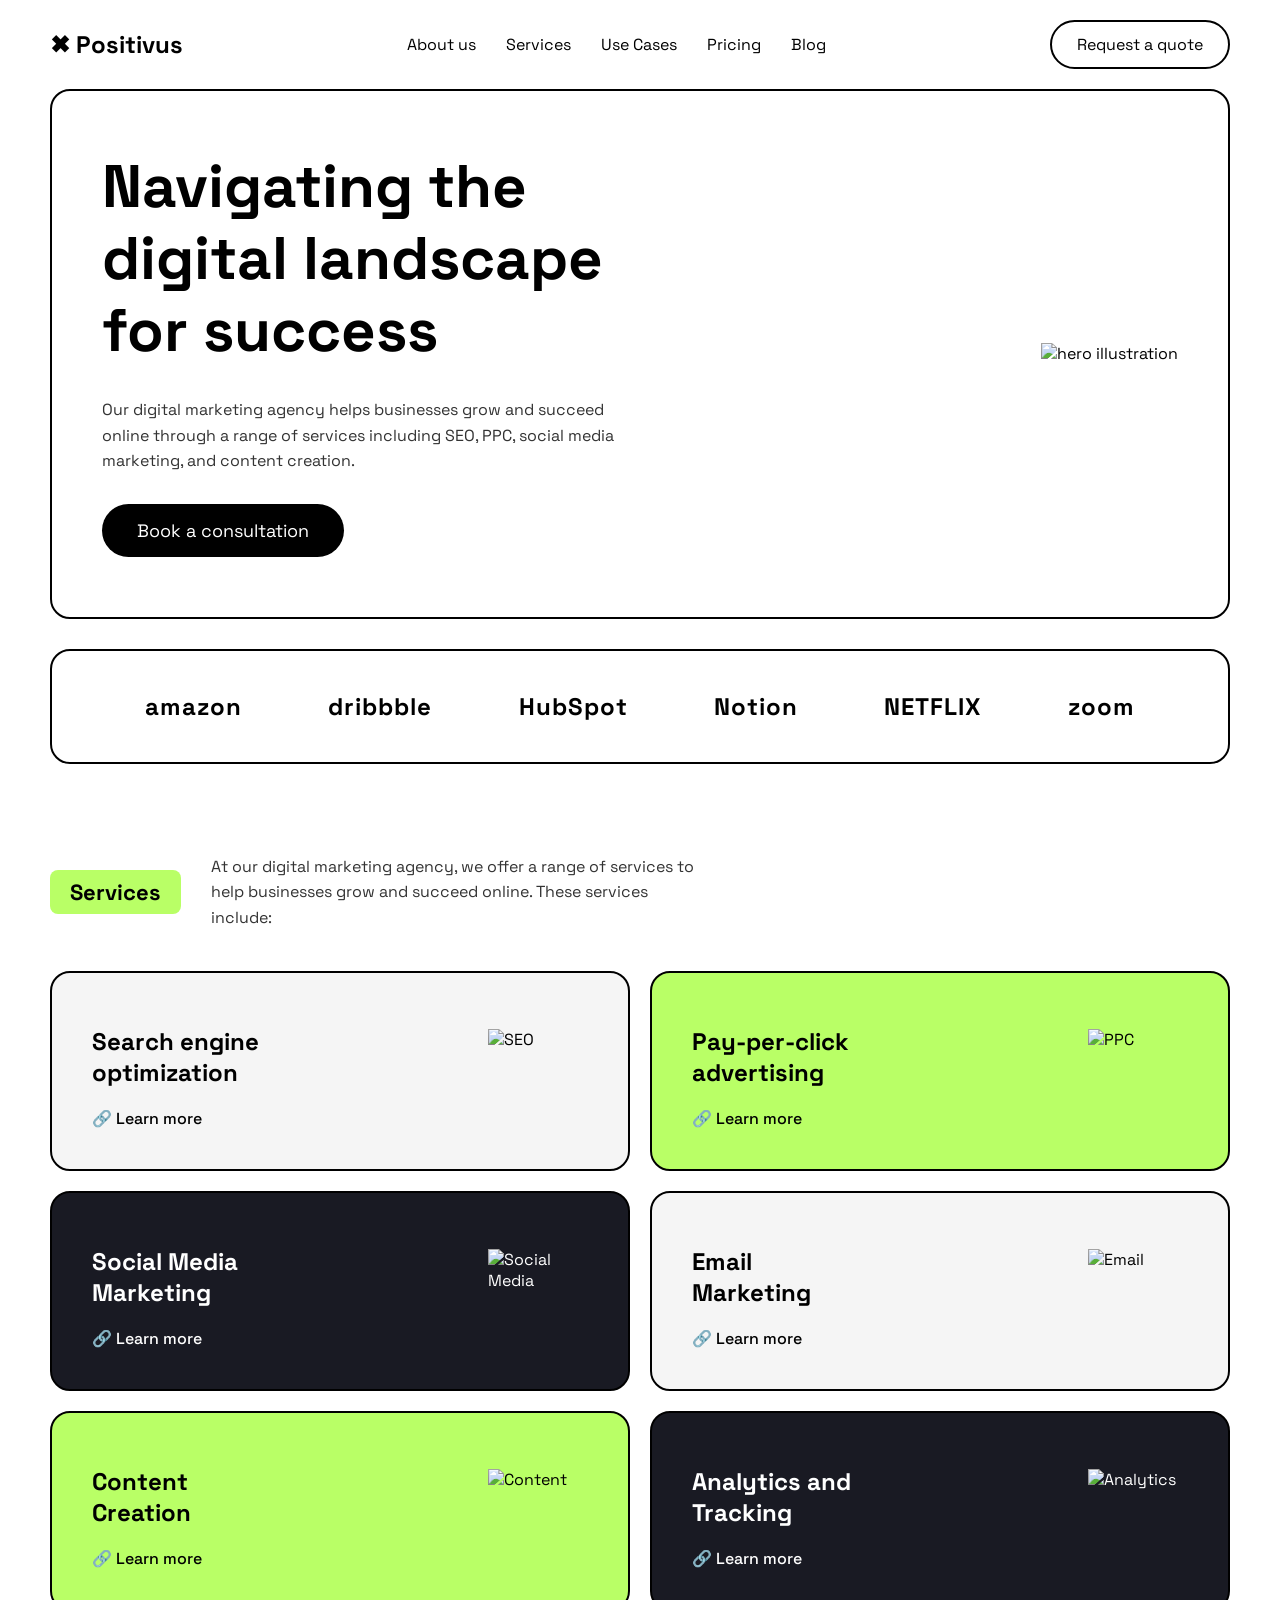
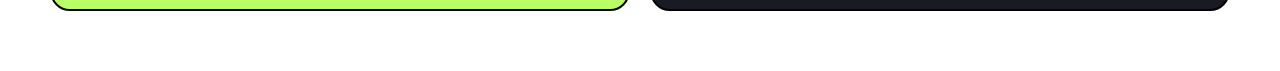
==== week1/Day3/Files/index.html @ d4c435b2 "Day-3 Figma to HTML CSS" ====
<!DOCTYPE html>
<html lang="en">
<head>
    <meta charset="UTF-8">
    <meta name="viewport" content="width=device-width, initial-scale=1.0">
    <title>Positivus</title>
    <link rel="stylesheet" href="style.css">
</head>
<body>
    <!-- Navbar -->
<nav class="navbar">
    <div class="logo">
        <span>✖</span> Positivus
    </div>
    <ul class="nav-links">
        <li><a href="#">About us</a></li>
        <li><a href="#">Services</a></li>
        <li><a href="#">Use Cases</a></li>
        <li><a href="#">Pricing</a></li>
        <li><a href="#">Blog</a></li>
    </ul>
    <button class="nav-btn">Request a quote</button>
</nav>
<!-- Hero Section -->
<section class="hero">
    <div class="hero-text">
        <h1>Navigating the digital landscape for success</h1>
        <p>Our digital marketing agency helps businesses grow and succeed online through a range of services including SEO, PPC, social media marketing, and content creation.</p>
        <button class="hero-btn">Book a consultation</button>
    </div>
    <div class="hero-image">
        <img src="https://cdn-icons-png.flaticon.com/512/1055/1055687.png" alt="hero illustration">
        
    </div>
</section>
<!-- Brands Section -->
<section class="brands">
    <div class="brand">amazon</div>
    <div class="brand">dribbble</div>
    <div class="brand">HubSpot</div>
    <div class="brand">Notion</div>
    <div class="brand">NETFLIX</div>
    <div class="brand">zoom</div>
</section>
<!-- Services Section -->
<section class="services">
    <div class="services-header">
        <span class="services-tag">Services</span>
        <p>At our digital marketing agency, we offer a range of services to help businesses grow and succeed online. These services include:</p>
    </div>

    <div class="services-grid">

        <div class="service-card light">
            <div class="card-content">
                <h3>Search engine <br>optimization</h3>
                <a href="#">🔗 Learn more</a>
            </div>
            <img src="https://cdn-icons-png.flaticon.com/512/2103/2103633.png" alt="SEO">
        </div>

        <div class="service-card green">
            <div class="card-content">
                <h3>Pay-per-click <br>advertising</h3>
                <a href="#">🔗 Learn more</a>
            </div>
            <img src="https://cdn-icons-png.flaticon.com/512/1570/1570887.png" alt="PPC">
        </div>

        <div class="service-card dark">
            <div class="card-content">
                <h3>Social Media <br>Marketing</h3>
                <a href="#">🔗 Learn more</a>
            </div>
            <img src="https://cdn-icons-png.flaticon.com/512/1384/1384060.png" alt="Social Media">
        </div>

        <div class="service-card light">
            <div class="card-content">
                <h3>Email <br>Marketing</h3>
                <a href="#">🔗 Learn more</a>
            </div>
            <img src="https://cdn-icons-png.flaticon.com/512/561/561127.png" alt="Email">
        </div>

        <div class="service-card green">
            <div class="card-content">
                <h3>Content <br>Creation</h3>
                <a href="#">🔗 Learn more</a>
            </div>
            <img src="https://cdn-icons-png.flaticon.com/512/1950/1950715.png" alt="Content">
        </div>

        <div class="service-card dark">
            <div class="card-content">
                <h3>Analytics and <br>Tracking</h3>
                <a href="#">🔗 Learn more</a>
            </div>
            <img src="https://cdn-icons-png.flaticon.com/512/1170/1170678.png" alt="Analytics">
        </div>

    </div>
</section>

</body>
</html>
---- week1/Day3/Files/style.css ----
/* Google Font */
@import url('https://fonts.googleapis.com/css2?family=Space+Grotesk:wght@400;500;700&display=swap');

/* Reset */
* {
    margin: 0;
    padding: 0;
    box-sizing: border-box;
    font-family: 'Space Grotesk', sans-serif;
}

body {
    background-color: #ffffff;
}

/* Navbar */
.navbar {
    display: flex;
    align-items: center;
    justify-content: space-between;
    padding: 20px 50px;
    background-color: #ffffff;
}

.logo {
    font-size: 24px;
    font-weight: 700;
    color: #000;
}

.nav-links {
    display: flex;
    list-style: none;
    gap: 30px;
}

.nav-links a {
    text-decoration: none;
    color: #000;
    font-size: 16px;
}

.nav-links a:hover {
    color: #b9ff66;
}

.nav-btn {
    background: transparent;
    border: 2px solid #000;
    padding: 12px 25px;
    border-radius: 50px;
    font-size: 16px;
    cursor: pointer;
    transition: 0.3s ease;
    width: auto;
}

.nav-btn:hover {
    background: #b9ff66;
    border-color: #b9ff66;
}
/* Hero Section */
.hero {
    display: flex;
    align-items: center;
    justify-content: space-between;
    padding: 60px 50px;
    background-color: #ffffff;
    border: 2px solid #000;
    border-radius: 20px;
    margin: 0 50px;
}

.hero-text {
    max-width: 50%;
}

.hero-text h1 {
    font-size: 60px;
    font-weight: 700;
    color: #000;
    line-height: 1.2;
    margin-bottom: 30px;
}

.hero-text p {
    font-size: 16px;
    color: #333;
    margin-bottom: 30px;
    line-height: 1.6;
}

.hero-btn {
    background: #000;
    color: white;
    border: none;
    padding: 15px 35px;
    border-radius: 50px;
    font-size: 18px;
    cursor: pointer;
    transition: 0.3s ease;
    width: auto;
}

.hero-btn:hover {
    background: #b9ff66;
    color: #000;
}

.hero-image img {
    width: 500px;
}
/* Brands Section */
.brands {
    display: flex;
    justify-content: space-around;
    align-items: center;
    padding: 40px 50px;
    border: 2px solid #000;
    border-radius: 20px;
    margin: 30px 50px;
}

.brand {
    font-size: 24px;
    font-weight: 700;
    color: #000;
    letter-spacing: 1px;
}
/* Services Section */
.services {
    padding: 60px 50px;
}

.services-header {
    display: flex;
    align-items: center;
    gap: 30px;
    margin-bottom: 40px;
}

.services-tag {
    background: #b9ff66;
    padding: 8px 20px;
    border-radius: 8px;
    font-size: 22px;
    font-weight: 700;
    white-space: nowrap;
}

.services-header p {
    font-size: 16px;
    color: #333;
    max-width: 500px;
    line-height: 1.6;
}

/* Services Grid */
.services-grid {
    display: grid;
    grid-template-columns: 1fr 1fr;
    gap: 20px;
}

.service-card {
    border-radius: 20px;
    padding: 40px;
    display: flex;
    flex-direction: row;
    justify-content: space-between;
    align-items: flex-end;
    min-height: 200px;
    border: 2px solid #000;
}

.card-content {
    display: flex;
    flex-direction: column;
    gap: 20px;
}

.service-card h3 {
    font-size: 24px;
    font-weight: 700;
}

.service-card a {
    text-decoration: none;
    font-size: 16px;
    font-weight: 500;
}

.service-card img {
    width: 100px;
    height: 100px;
    object-fit: contain;
}

/* Card Colors */
.light {
    background: #f5f5f5;
    color: #000;
}

.light a {
    color: #000;
}

.green {
    background: #b9ff66;
    color: #000;
}

.green a {
    color: #000;
}

.dark {
    background: #191a23;
    color: #fff;
}

.dark a {
    color: #fff;
}
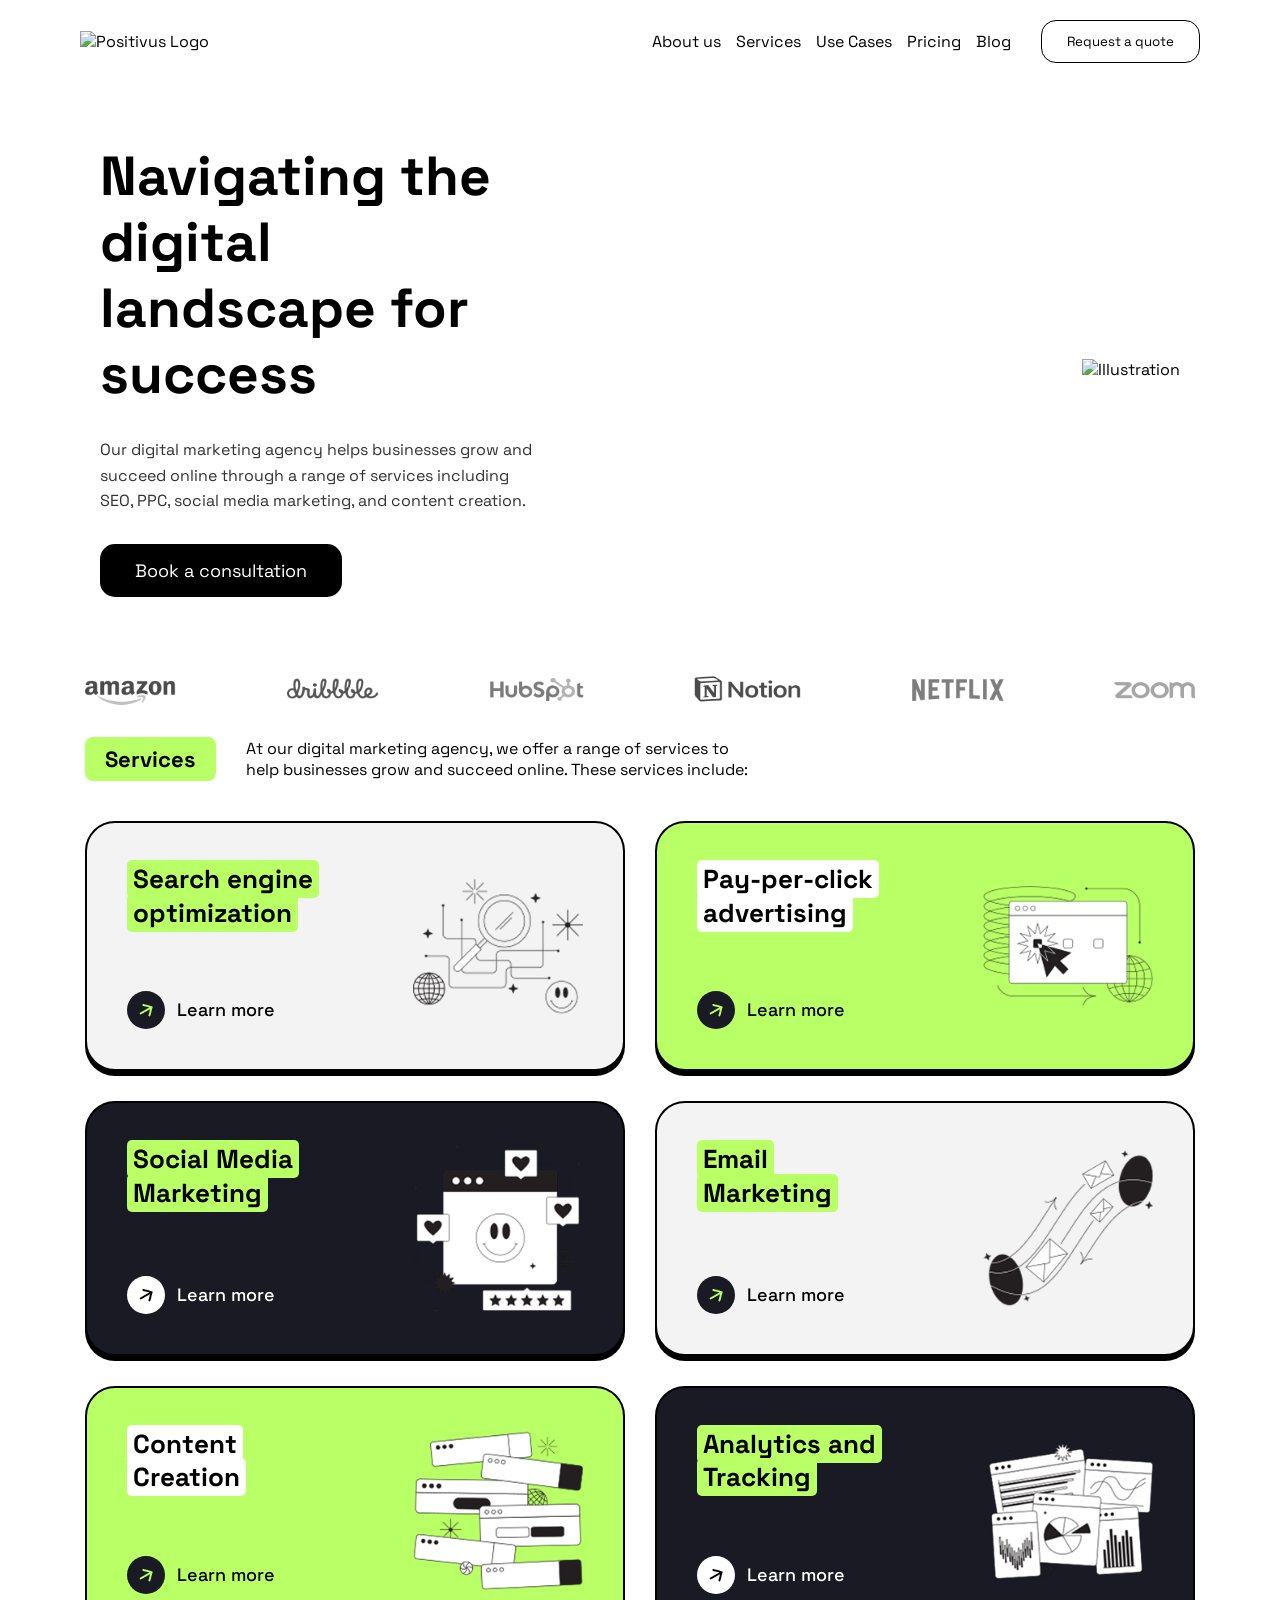
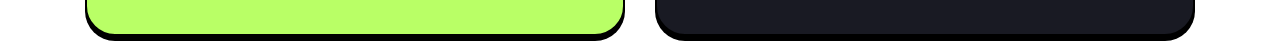
==== commit 15cf2713: "Day 3-Figma to HTML/CSS" ====
--- a/week1/Day3/Files/index.html
+++ b/week1/Day3/Files/index.html
@@ -7,100 +7,125 @@
     <link rel="stylesheet" href="style.css">
 </head>
 <body>
+
     <!-- Navbar -->
-<nav class="navbar">
+
+        <nav class="navbar">
     <div class="logo">
-        <span>✖</span> Positivus
+        <img src="https://github.com/codewithshabbir/Positivus/blob/main/assets/images/logo.png?raw=true" alt="Positivus Logo">
     </div>
-    <ul class="nav-links">
-        <li><a href="#">About us</a></li>
-        <li><a href="#">Services</a></li>
-        <li><a href="#">Use Cases</a></li>
-        <li><a href="#">Pricing</a></li>
-        <li><a href="#">Blog</a></li>
-    </ul>
-    <button class="nav-btn">Request a quote</button>
-</nav>
-<!-- Hero Section -->
-<section class="hero">
-    <div class="hero-text">
-        <h1>Navigating the digital landscape for success</h1>
-        <p>Our digital marketing agency helps businesses grow and succeed online through a range of services including SEO, PPC, social media marketing, and content creation.</p>
-        <button class="hero-btn">Book a consultation</button>
-    </div>
-    <div class="hero-image">
-        <img src="https://cdn-icons-png.flaticon.com/512/1055/1055687.png" alt="hero illustration">
+        <ul class="nav-links">
+            <li><a href="#">About us</a></li>
+            <li><a href="#">Services</a></li>
+            <li><a href="#">Use Cases</a></li>
+            <li><a href="#">Pricing</a></li>
+            <li><a href="#">Blog</a></li>
+        </ul>
+        <button class="nav-btn">Request a quote</button>
+    </nav>
+
+    <!-- Hero Section -->
+    <section class="hero">
+        <div class="hero-text">
+            <h1>Navigating the digital landscape for success</h1>
+            <p>Our digital marketing agency helps businesses grow and succeed online through a range of services including SEO, PPC, social media marketing, and content creation.</p>
+            <button class="hero-btn">Book a consultation</button>
+        </div>
         
-    </div>
+        <div class="hero-image">
+            <img src="https://raw.githubusercontent.com/codewithshabbir/Positivus/main/assets/images/Illustration.png" alt="Illustration">
+            </div>
+    </section>
+
+    <!-- Brands Section -->
+    
+    <section class="brands">
+    <img src="brand-logos/amazon1.png" alt="Amazon" class="brand-logo">
+    <img src="brand-logos/dribble2.png" alt="Dribbble" class="brand-logo">
+    <img src="brand-logos/Hubspot3.png" alt="HubSpot" class="brand-logo">
+    <img src="brand-logos/Notion4.png" alt="Notion" class="brand-logo">
+    <img src="brand-logos/NETFLIX5.png" alt="Netflix" class="brand-logo">
+    <img src="brand-logos/ZOOM6.png" alt="Zoom" class="brand-logo">
 </section>
-<!-- Brands Section -->
-<section class="brands">
-    <div class="brand">amazon</div>
-    <div class="brand">dribbble</div>
-    <div class="brand">HubSpot</div>
-    <div class="brand">Notion</div>
-    <div class="brand">NETFLIX</div>
-    <div class="brand">zoom</div>
-</section>
-<!-- Services Section -->
-<section class="services">
-    <div class="services-header">
-        <span class="services-tag">Services</span>
-        <p>At our digital marketing agency, we offer a range of services to help businesses grow and succeed online. These services include:</p>
-    </div>
 
-    <div class="services-grid">
-
-        <div class="service-card light">
-            <div class="card-content">
-                <h3>Search engine <br>optimization</h3>
-                <a href="#">🔗 Learn more</a>
-            </div>
-            <img src="https://cdn-icons-png.flaticon.com/512/2103/2103633.png" alt="SEO">
+    <!-- Services Section -->
+    <section class="services">
+        <div class="services-header">
+            <span class="services-tag">Services</span>
+            <p>At our digital marketing agency, we offer a range of services to<br> help businesses grow and succeed online. These services include:</p>
         </div>
 
-        <div class="service-card green">
-            <div class="card-content">
-                <h3>Pay-per-click <br>advertising</h3>
-                <a href="#">🔗 Learn more</a>
+        <div class="services-grid">
+
+            <div class="service-card light">
+                <div class="card-content">
+                    <h3><span class="highlight">Search engine</span><br><span class="highlight">optimization</span></h3>
+                    
+                    <a href="#" class="learn-more">
+    <img src="CardIMGS/Icon.png" alt="arrow" class="arrow-btn">
+    <span>Learn more</span>
+</a>
+                </div>
+                <img src="CardIMGS/card1.png" alt="SEO">
             </div>
-            <img src="https://cdn-icons-png.flaticon.com/512/1570/1570887.png" alt="PPC">
+
+            <div class="service-card green">
+                <div class="card-content">
+                    <h3><span class="highlight">Pay-per-click</span><br><span class="highlight">advertising</span></h3>
+                    <a href="#" class="learn-more">
+    <img src="CardIMGS/Icon.png" alt="arrow" class="arrow-btn">
+    <span>Learn more</span>
+</a>
+                </div>
+                <img src="CardIMGS/card2.png" alt="PPC">
+            </div>
+
+            <div class="service-card dark">
+                <div class="card-content">
+                    <h3><span class="highlight">Social Media</span><br><span class="highlight">Marketing</span></h3>
+                    <a href="#" class="learn-more">
+    <img src="CardIMGS/Icon (1).png" alt="arrow" class="arrow-btn">
+    <span>Learn more</span>
+</a>
+                </div>
+                <img src="CardIMGS/card3.png" alt="Social">
+            </div>
+
+            <div class="service-card light">
+                <div class="card-content">
+                    <h3><span class="highlight">Email</span><br><span class="highlight">Marketing</span></h3>
+                    <a href="#" class="learn-more">
+    <img src="CardIMGS/Icon.png" alt="arrow" class="arrow-btn">
+    <span>Learn more</span>
+</a>
+                </div>
+                <img src="CardIMGS/card4.png" alt="Email">
+            </div>
+
+            <div class="service-card green">
+                <div class="card-content">
+                    <h3><span class="highlight">Content</span><br><span class="highlight">Creation</span></h3>
+                    <a href="#" class="learn-more">
+    <img src="CardIMGS/Icon.png" alt="arrow" class="arrow-btn">
+    <span>Learn more</span>
+</a>
+                </div>
+                <img src="CardIMGS/card5.png" alt="Content">
+            </div>
+
+            <div class="service-card dark">
+                <div class="card-content">
+                    <h3><span class="highlight">Analytics and</span><br><span class="highlight">Tracking</span></h3>
+                    <a href="#" class="learn-more">
+    <img src="CardIMGS/Icon (1).png" alt="arrow" class="arrow-btn">
+    <span>Learn more</span>
+</a>
+                </div>
+                <img src="CardIMGS/card6.png" alt="Analytics">
+            </div>
+
         </div>
-
-        <div class="service-card dark">
-            <div class="card-content">
-                <h3>Social Media <br>Marketing</h3>
-                <a href="#">🔗 Learn more</a>
-            </div>
-            <img src="https://cdn-icons-png.flaticon.com/512/1384/1384060.png" alt="Social Media">
-        </div>
-
-        <div class="service-card light">
-            <div class="card-content">
-                <h3>Email <br>Marketing</h3>
-                <a href="#">🔗 Learn more</a>
-            </div>
-            <img src="https://cdn-icons-png.flaticon.com/512/561/561127.png" alt="Email">
-        </div>
-
-        <div class="service-card green">
-            <div class="card-content">
-                <h3>Content <br>Creation</h3>
-                <a href="#">🔗 Learn more</a>
-            </div>
-            <img src="https://cdn-icons-png.flaticon.com/512/1950/1950715.png" alt="Content">
-        </div>
-
-        <div class="service-card dark">
-            <div class="card-content">
-                <h3>Analytics and <br>Tracking</h3>
-                <a href="#">🔗 Learn more</a>
-            </div>
-            <img src="https://cdn-icons-png.flaticon.com/512/1170/1170678.png" alt="Analytics">
-        </div>
-
-    </div>
-</section>
+    </section>
 
 </body>
 </html>
--- a/week1/Day3/Files/style.css
+++ b/week1/Day3/Files/style.css
@@ -13,25 +13,24 @@
     background-color: #ffffff;
 }
 
-/* Navbar */
+/* ===================== NAVBAR ===================== */
 .navbar {
     display: flex;
     align-items: center;
-    justify-content: space-between;
-    padding: 20px 50px;
-    background-color: #ffffff;
-}
-
-.logo {
-    font-size: 24px;
-    font-weight: 700;
-    color: #000;
+    padding: 20px 80px;   
+}
+
+.logo img {
+    height: 40px;
 }
 
 .nav-links {
     display: flex;
     list-style: none;
-    gap: 30px;
+    gap: 15px;
+    margin-left: auto;
+    margin-right: 30px;   
+    align-items: center;
 }
 
 .nav-links a {
@@ -40,43 +39,35 @@
     font-size: 16px;
 }
 
-.nav-links a:hover {
-    color: #b9ff66;
-}
-
 .nav-btn {
     background: transparent;
-    border: 2px solid #000;
+    border: 1px solid #000;
     padding: 12px 25px;
-    border-radius: 50px;
-    font-size: 16px;
+    border-radius: 15px;
     cursor: pointer;
     transition: 0.3s ease;
-    width: auto;
 }
 
 .nav-btn:hover {
     background: #b9ff66;
-    border-color: #b9ff66;
-}
+}
+
 /* Hero Section */
 .hero {
     display: flex;
     align-items: center;
     justify-content: space-between;
     padding: 60px 50px;
-    background-color: #ffffff;
-    border: 2px solid #000;
-    border-radius: 20px;
+    border-radius: 30px;
     margin: 0 50px;
 }
 
 .hero-text {
-    max-width: 50%;
+    max-width: 40%;
 }
 
 .hero-text h1 {
-    font-size: 60px;
+    font-size: 55px;
     font-weight: 700;
     color: #000;
     line-height: 1.2;
@@ -95,7 +86,7 @@
     color: white;
     border: none;
     padding: 15px 35px;
-    border-radius: 50px;
+    border-radius: 15px;
     font-size: 18px;
     cursor: pointer;
     transition: 0.3s ease;
@@ -108,28 +99,38 @@
 }
 
 .hero-image img {
-    width: 500px;
-}
-/* Brands Section */
+    width: 450px;
+}
+
+/* ===================== BRANDS ===================== */
 .brands {
     display: flex;
-    justify-content: space-around;
-    align-items: center;
-    padding: 40px 50px;
-    border: 2px solid #000;
-    border-radius: 20px;
-    margin: 30px 50px;
-}
-
-.brand {
-    font-size: 24px;
-    font-weight: 700;
-    color: #000;
-    letter-spacing: 1px;
-}
-/* Services Section */
+    justify-content: space-between;
+    align-items: center;
+    padding: 15px 35px;
+    margin: 0 50px;
+    flex-wrap: wrap;
+    gap: 20px;
+}
+
+.brand-logo {
+    height: 35px; 
+    width: auto;
+    object-fit: contain;
+    filter: grayscale(100%);
+    opacity: 0.7;
+    transition: opacity 0.3s ease;
+}
+
+.brand-logo:hover {
+    opacity: 1;
+    filter: grayscale(0%); 
+}
+
+/* ===================== SERVICES ===================== */
 .services {
-    padding: 60px 50px;
+    padding: 15px 35px;
+    margin: 0 50px;
 }
 
 .services-header {
@@ -148,79 +149,125 @@
     white-space: nowrap;
 }
 
-.services-header p {
-    font-size: 16px;
-    color: #333;
-    max-width: 500px;
-    line-height: 1.6;
-}
-
 /* Services Grid */
 .services-grid {
     display: grid;
     grid-template-columns: 1fr 1fr;
-    gap: 20px;
+    gap: 30px;
 }
 
 .service-card {
-    border-radius: 20px;
+    border-radius: 30px;
     padding: 40px;
     display: flex;
     flex-direction: row;
     justify-content: space-between;
-    align-items: flex-end;
-    min-height: 200px;
+    align-items: center; 
+    min-height: 250px;
     border: 2px solid #000;
+    box-shadow: 0px 5px 0px 0px #000000;
+    transition: all 0.2s ease; 
+}
+
+.service-card:hover {
+    transform: translateY(2px);
+    box-shadow: 0px 3px 0px 0px #000000;
+}
+
+.service-card img:not(.arrow-btn) {
+    width: 170px;      
+    height: auto;
+    object-fit: contain;
+}
+
+.arrow-btn {
+    width: 32px;       
+    height: 32px;
+    object-fit: contain;
 }
 
 .card-content {
     display: flex;
     flex-direction: column;
-    gap: 20px;
+    justify-content: space-between;
+    height: 100%;
 }
 
 .service-card h3 {
-    font-size: 24px;
+    font-size: 26px;
     font-weight: 700;
-}
-
-.service-card a {
+    line-height: 1.3;
+}
+
+/* Highlight style */
+.highlight {
+    background: #b9ff66;
+    padding: 2px 6px;
+    border-radius: 5px;
+}
+
+/* Learn More Link */
+.learn-more {
     text-decoration: none;
-    font-size: 16px;
+    font-size: 18px;
     font-weight: 500;
-}
-
-.service-card img {
-    width: 100px;
-    height: 100px;
-    object-fit: contain;
-}
-
-/* Card Colors */
-.light {
-    background: #f5f5f5;
-    color: #000;
-}
-
-.light a {
-    color: #000;
-}
-
-.green {
-    background: #b9ff66;
-    color: #000;
-}
-
-.green a {
-    color: #000;
-}
-
-.dark {
+    display: flex;
+    align-items: center;
+    gap: 12px;
+    transition: 0.3s ease;
+    color: #000;
+}
+
+/* ===================== CARD THEMES ===================== */
+.light { background: #f3f3f3; color: #000; }
+.green { background: #b9ff66; color: #000; }
+.dark  { background: #191a23; color: #fff; }
+
+/* Dark card - text */
+.dark h3 {
+    color: #ffffff;
+}
+
+.dark .learn-more {
+    color: #ffffff;
+}
+
+/* Highlight colors */
+.highlight {
+    background: #b9ff66;
+    padding: 2px 6px;
+    border-radius: 5px;
+}
+
+.green .highlight {
+    background-color: #ffffff;
+    color: #000000;
+}
+
+.dark .highlight {
+    background-color: #b9ff66;
+    color: #000000;
+}
+
+/* ===================== ARROW BUTTON ===================== */
+
+/* Light and Green card - dark circle, white arrow */
+.light .arrow-btn,
+.green .arrow-btn {
+    filter: none;
     background: #191a23;
-    color: #fff;
-}
-
-.dark a {
-    color: #fff;
-}
-   +    border-radius: 50%;
+    padding: 6px;
+    width: 38px;
+    height: 38px;
+}
+
+/* Dark card - WHITE circle, black arrow */
+.dark .arrow-btn {
+    filter: none;
+    background: #ffffff;
+    border-radius: 50%;
+    padding: 6px;
+    width: 38px;
+    height: 38px;
+}
